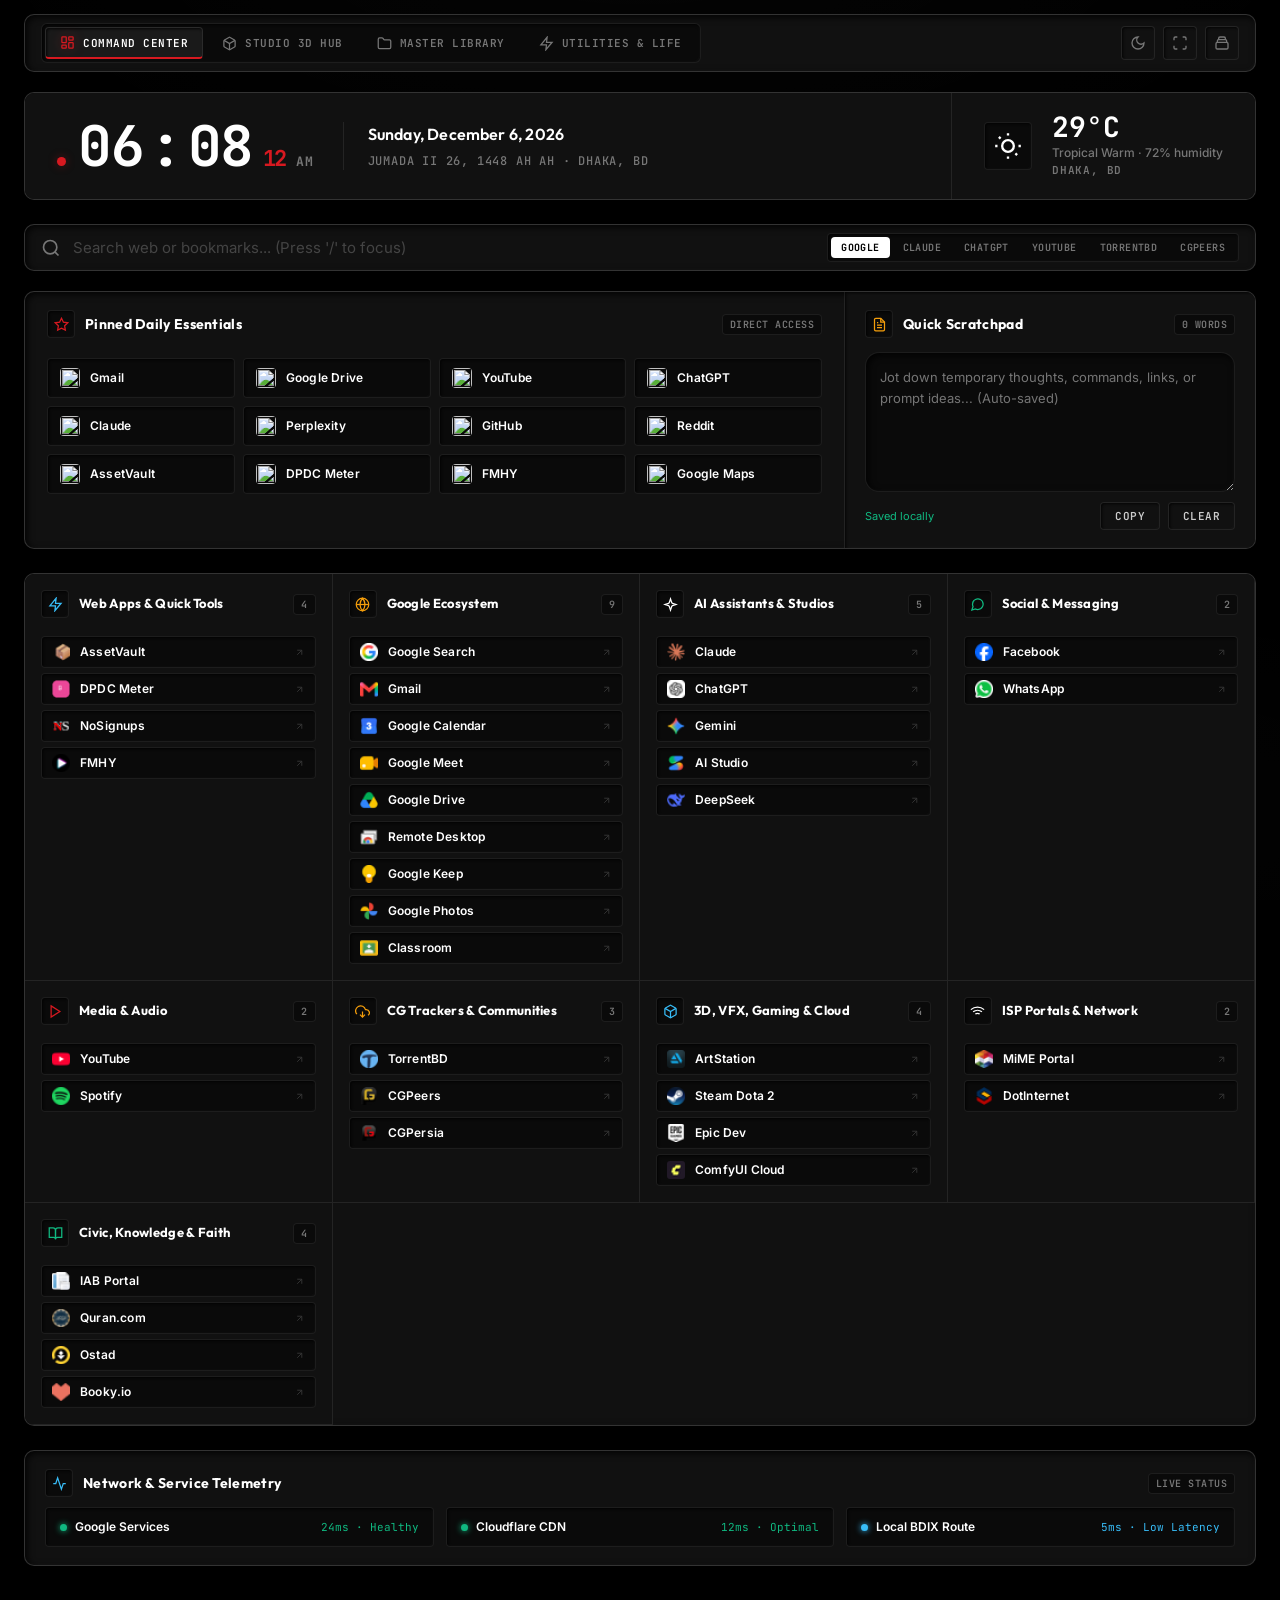
==== index.html @ b47bd36f "feat: initial release of Aura Command Center dashboard with GitHub Pages" ====
<!DOCTYPE html>
<html lang="en">
<head>
  <meta charset="UTF-8" />
  <meta name="viewport" content="width=device-width, initial-scale=1.0" />
  <meta http-equiv="refresh" content="0; url=./dashboard/" />
  <title>Aura Command Center</title>
  <script>
    window.location.replace("./dashboard/");
  </script>
</head>
<body style="background: #080808; color: #ffffff; font-family: -apple-system, BlinkMacSystemFont, 'Segoe UI', Roboto, sans-serif; display: flex; align-items: center; justify-content: center; height: 100vh; margin: 0;">
  <div style="text-align: center;">
    <div style="font-size: 15px; font-weight: 600; letter-spacing: 0.5px; margin-bottom: 8px;">Aura Command Center</div>
    <div style="font-size: 12px; color: #888888;">Launching dashboard...</div>
    <noscript>
      <p style="margin-top: 16px;"><a href="./dashboard/" style="color: #38bdf8;">Click here to enter dashboard</a></p>
    </noscript>
  </div>
</body>
</html>
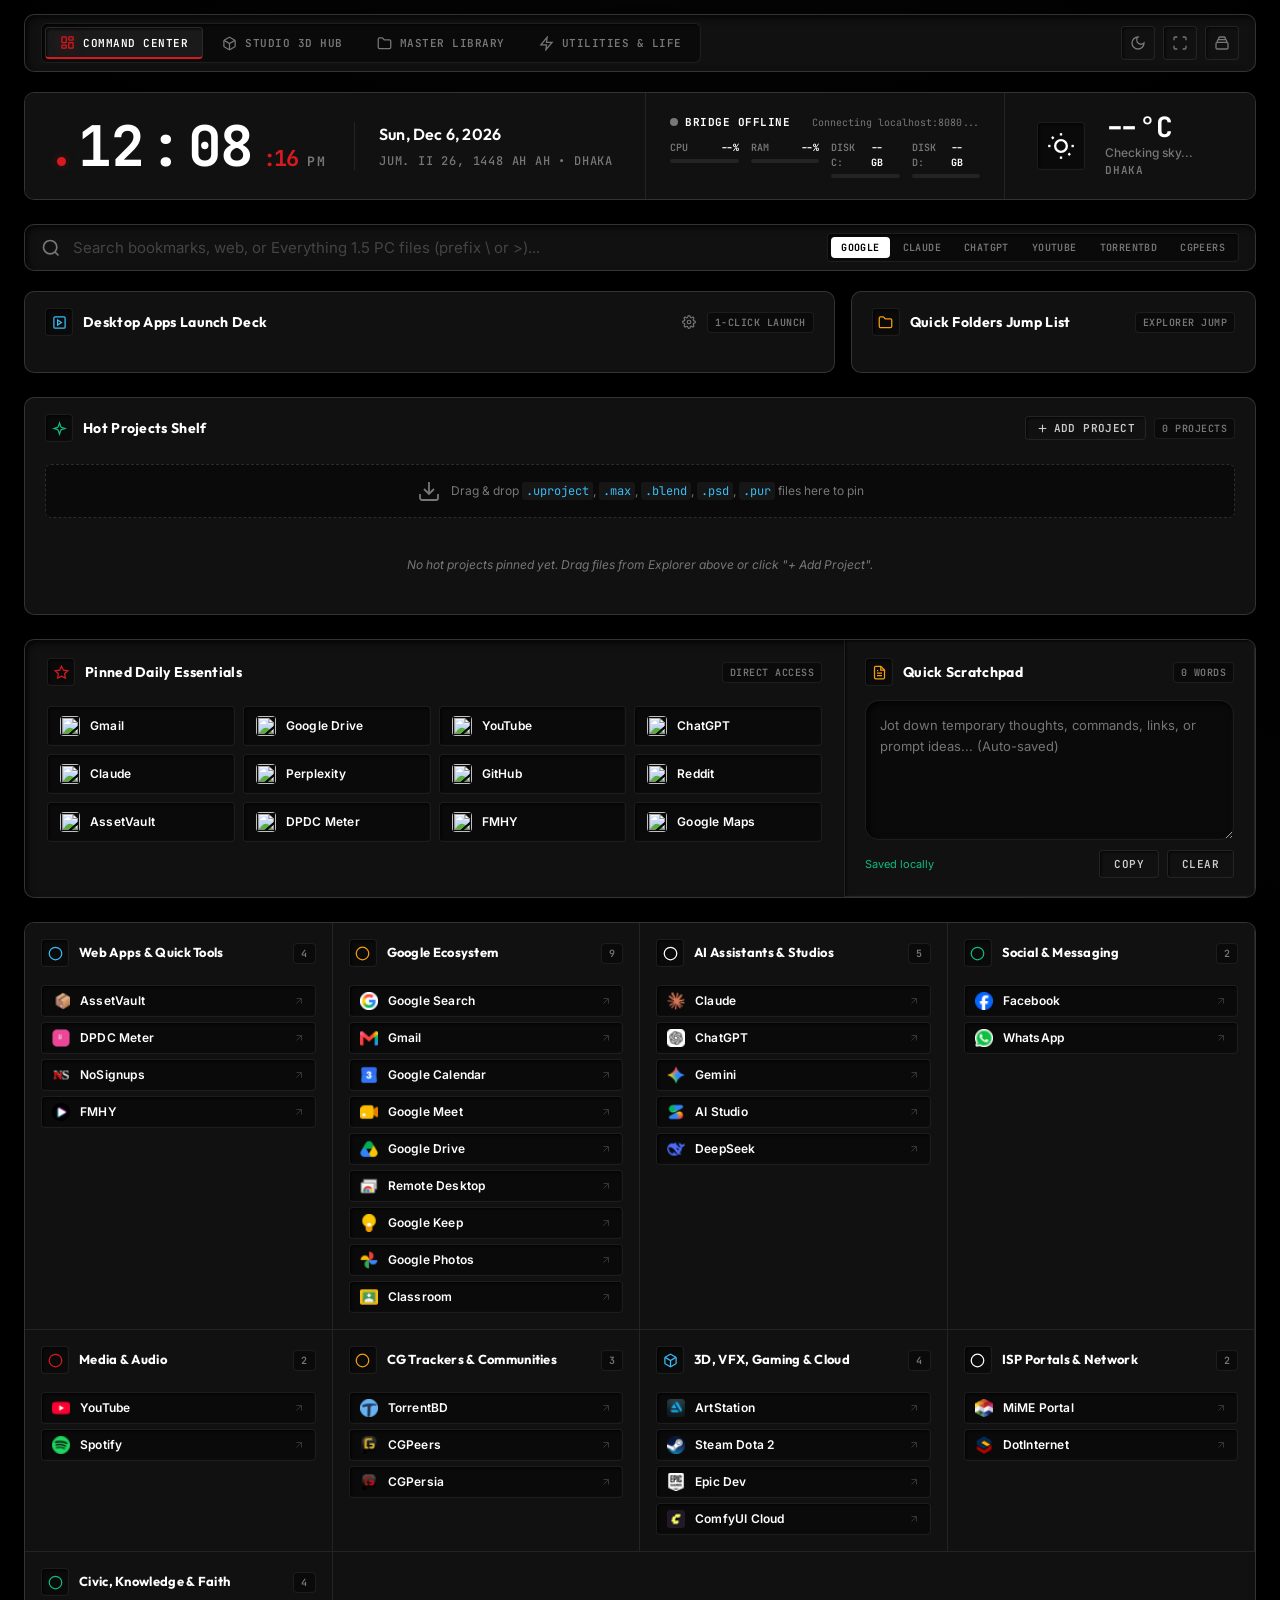
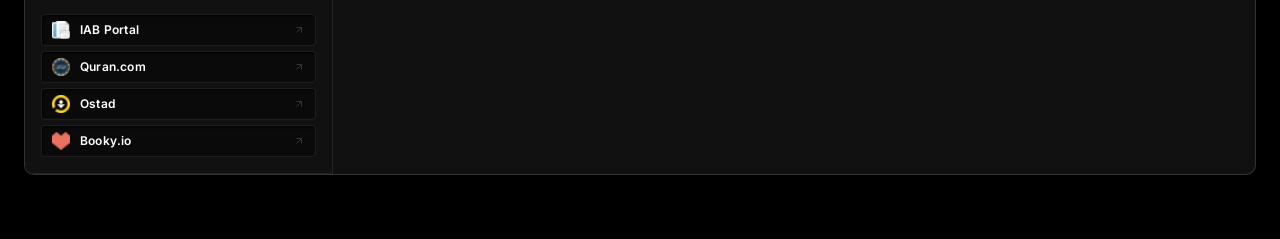
==== commit c7a4680b: "feat: consolidate Deck dashboard and implement Everything 1.5 Desktop Bridge - Unify dashboard and e" ====
--- a/index.html
+++ b/index.html
@@ -3,18 +3,18 @@
 <head>
   <meta charset="UTF-8" />
   <meta name="viewport" content="width=device-width, initial-scale=1.0" />
-  <meta http-equiv="refresh" content="0; url=./dashboard/" />
-  <title>Aura Command Center</title>
+  <meta http-equiv="refresh" content="0; url=./deck/" />
+  <title>Deck</title>
   <script>
-    window.location.replace("./dashboard/");
+    window.location.replace("./deck/");
   </script>
 </head>
 <body style="background: #080808; color: #ffffff; font-family: -apple-system, BlinkMacSystemFont, 'Segoe UI', Roboto, sans-serif; display: flex; align-items: center; justify-content: center; height: 100vh; margin: 0;">
   <div style="text-align: center;">
-    <div style="font-size: 15px; font-weight: 600; letter-spacing: 0.5px; margin-bottom: 8px;">Aura Command Center</div>
-    <div style="font-size: 12px; color: #888888;">Launching dashboard...</div>
+    <div style="font-size: 15px; font-weight: 600; letter-spacing: 0.5px; margin-bottom: 8px;">Deck</div>
+    <div style="font-size: 12px; color: #888888;">Launching Deck...</div>
     <noscript>
-      <p style="margin-top: 16px;"><a href="./dashboard/" style="color: #38bdf8;">Click here to enter dashboard</a></p>
+      <p style="margin-top: 16px;"><a href="./deck/" style="color: #38bdf8;">Click here to enter Deck</a></p>
     </noscript>
   </div>
 </body>
